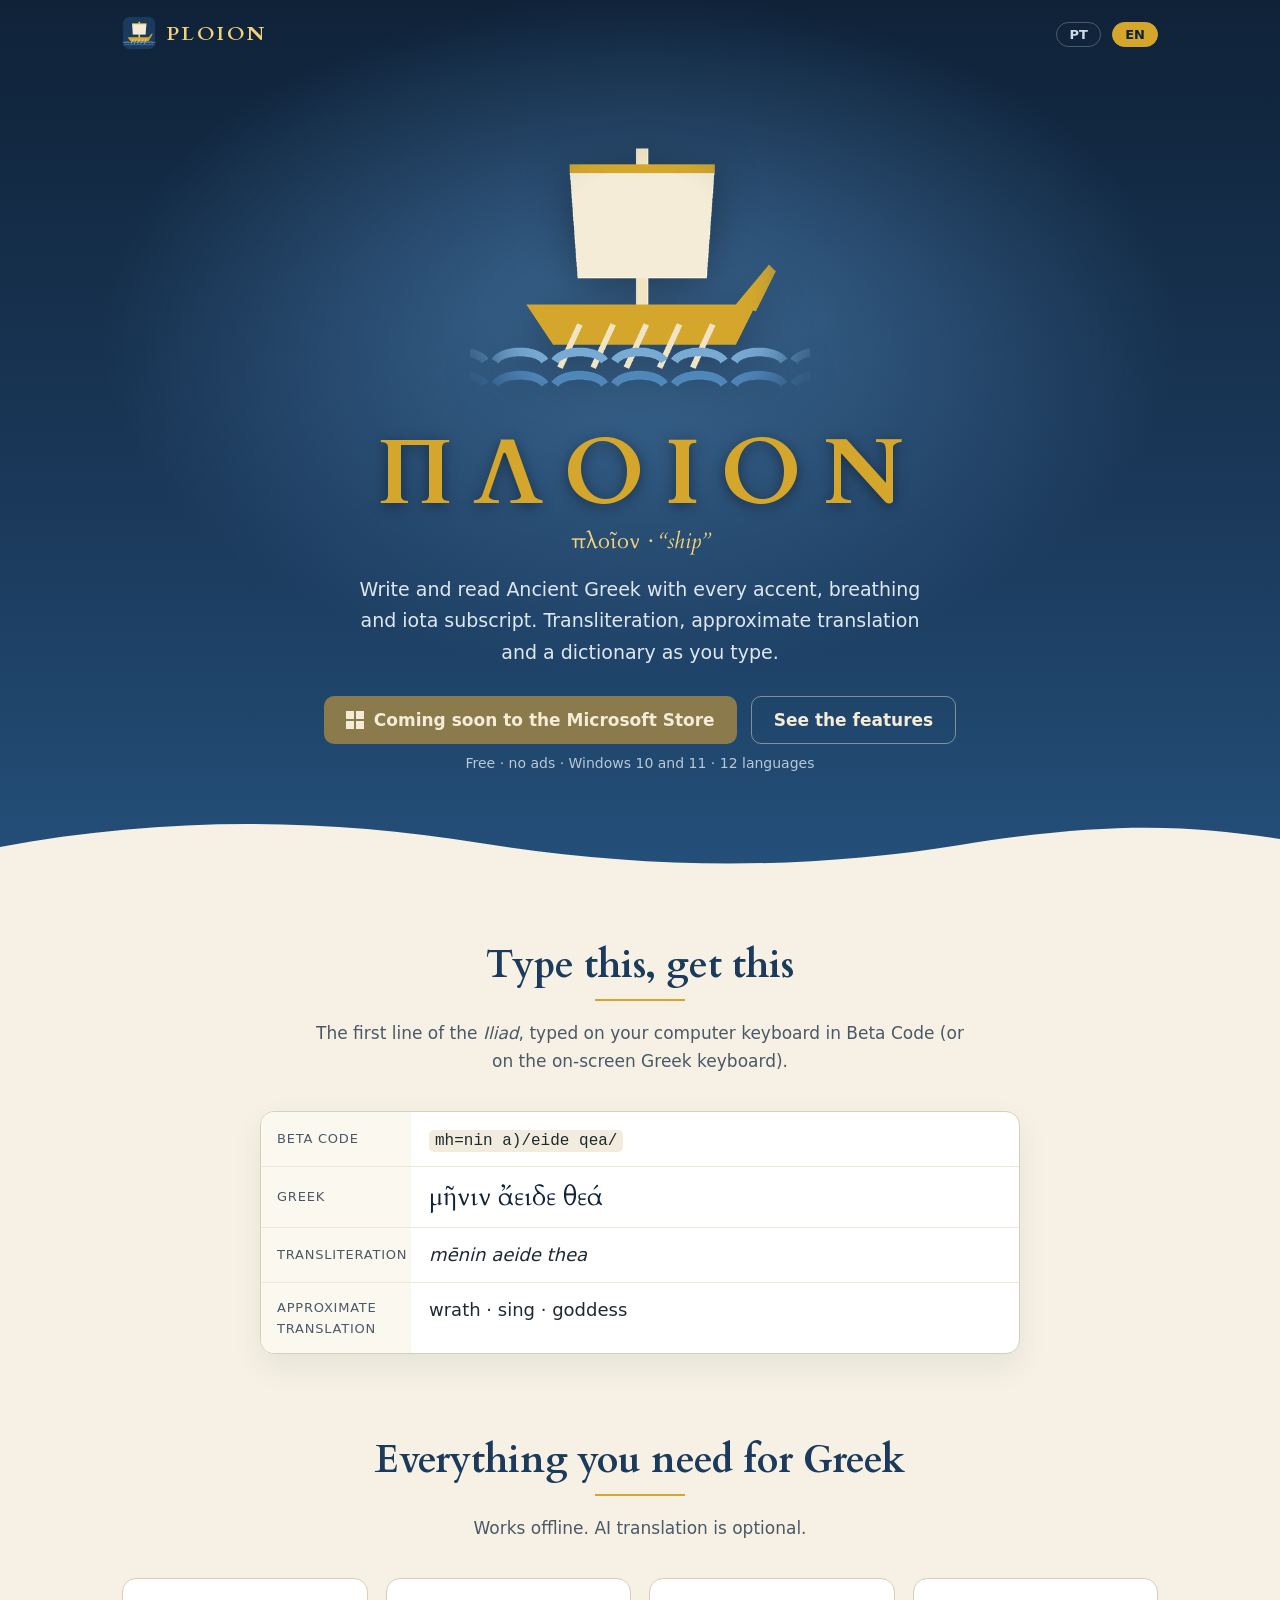
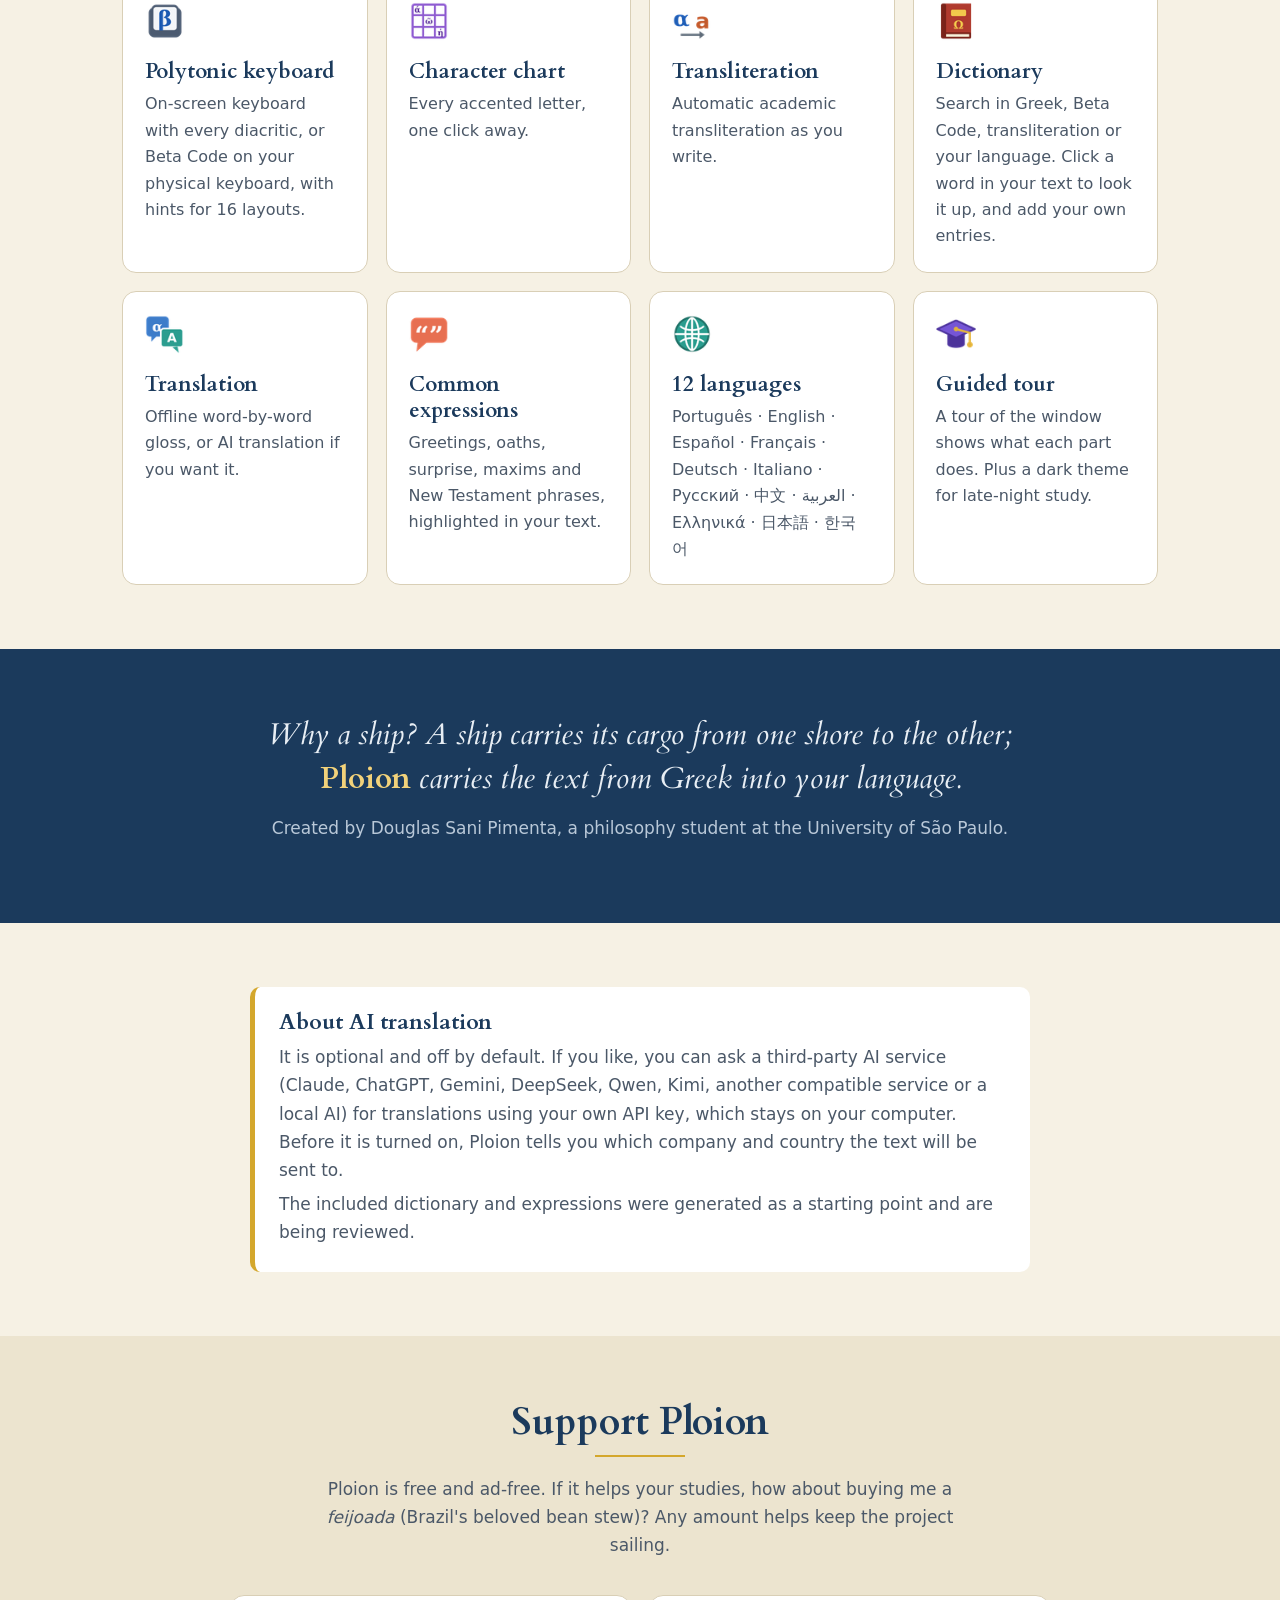
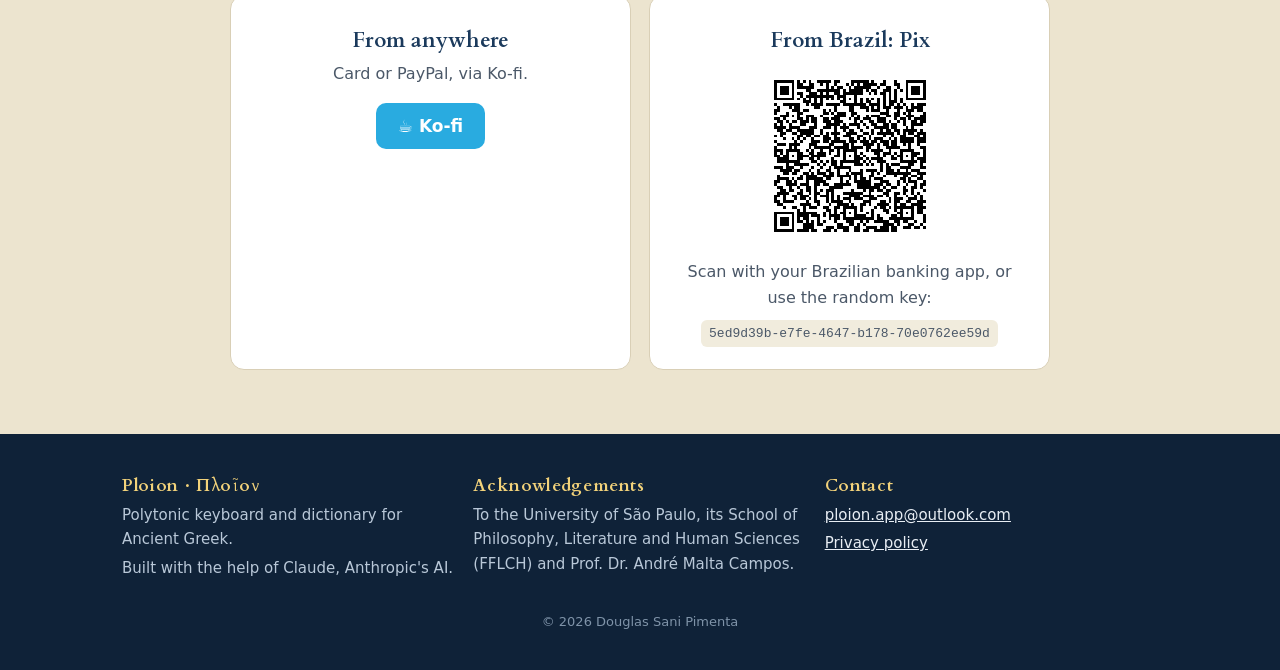
==== index.html @ c1871cf2 "Add files via upload" ====
<!DOCTYPE html>
<html lang="pt-BR" data-l="pt">
<head>
<meta charset="utf-8">
<meta name="viewport" content="width=device-width, initial-scale=1">
<title>Ploion — teclado e dicionário de grego antigo</title>
<meta name="description" content="Ploion: ferramenta gratuita para escrever e ler grego antigo. Teclado politônico, Beta Code, transliteração, tradução aproximada e dicionário, em 12 idiomas.">
<meta property="og:title" content="Ploion — Πλοῖον">
<meta property="og:description" content="Escreva e leia grego antigo: teclado politônico, Beta Code, transliteração, tradução aproximada e dicionário. Gratuito, em 12 idiomas.">
<meta property="og:image" content="img/og.png">
<meta property="og:type" content="website">
<link rel="icon" type="image/png" sizes="32x32" href="img/favicon-32.png">
<link rel="apple-touch-icon" href="img/icone-192.png">
<script>
  /* ============================================================
     CONFIGURAÇÃO — edite só esta parte
     LINK_LOJA: o endereço do Ploion na Microsoft Store.
     No Partner Center: Ploion > Identidade do produto > "URL da Store".
     Enquanto estiver vazio, o botão mostra "Em breve na Microsoft Store".
     ============================================================ */
  var LINK_LOJA = "";
  var LINK_KOFI = "https://ko-fi.com/doug798063";
  var EMAIL = "ploion.app@outlook.com";
</script>
<style>
@font-face { font-family: "Cardo"; src: url("fontes/cardo-regular.woff") format("woff"); font-weight: 400; font-display: swap; }
@font-face { font-family: "Cardo"; src: url("fontes/cardo-bold.woff") format("woff"); font-weight: 700; font-display: swap; }
@font-face { font-family: "Cardo"; src: url("fontes/cardo-italic.woff") format("woff"); font-style: italic; font-display: swap; }

:root {
  --mar-escuro: #0f2238; --mar: #1b3a5c; --mar-claro: #2c5680;
  --ouro: #d4a72c; --ouro-claro: #f2d27a; --papiro: #f6f1e4; --papiro-2: #ece4cf;
  --tinta: #1f2933; --tinta-suave: #4b5868; --linha: #d9cfb6;
  --serifa: "Cardo", "Palatino Linotype", "Book Antiqua", Palatino, Georgia, serif;
  --sans: "Segoe UI", system-ui, -apple-system, Roboto, sans-serif;
}
* { box-sizing: border-box; }
html { scroll-behavior: smooth; }
body { margin: 0; background: var(--papiro); color: var(--tinta); font: 17px/1.65 var(--sans); }
html[data-l="pt"] body [lang="en"], html[data-l="en"] body [lang="pt"] { display: none !important; }
a { color: var(--mar-claro); }
img { max-width: 100%; }
.envolve { max-width: 1080px; margin: 0 auto; padding: 0 22px; }

/* ---------- topo ---------- */
.barra { position: absolute; inset: 0 0 auto 0; z-index: 2; }
.barra .envolve { display: flex; justify-content: space-between; align-items: center; padding-top: 16px; }
.marca { display: flex; align-items: center; gap: 10px; color: var(--ouro-claro); text-decoration: none;
         font: 700 20px var(--serifa); letter-spacing: .12em; }
.marca img { width: 34px; height: 34px; }
.idiomas button { background: transparent; color: #cfdbe8; border: 1px solid rgba(255,255,255,.25);
                  border-radius: 20px; padding: 4px 12px; font: 600 13px var(--sans); cursor: pointer; margin-left: 6px; }
.idiomas button[aria-pressed="true"] { background: var(--ouro); color: var(--mar-escuro); border-color: var(--ouro); }

.heroi { position: relative; overflow: hidden; color: #f4ecd6; text-align: center;
         background: radial-gradient(ellipse 60% 55% at 50% 38%, #3d6a96 0%, transparent 70%),
                     linear-gradient(#0f2238 0%, #1b3a5c 60%, #24507a 100%);
         padding: 92px 0 0; }
.heroi .navio { width: min(340px, 70vw); display: block; margin: 0 auto -8px;
                filter: drop-shadow(0 10px 22px rgba(0,0,0,.35)); animation: balanco 6s ease-in-out infinite; }
@keyframes balanco { 0%,100% { transform: rotate(-1.6deg) translateY(0); } 50% { transform: rotate(1.6deg) translateY(-6px); } }
.heroi h1 { margin: 4px 0 0; font: 700 clamp(48px, 9vw, 92px)/1 var(--serifa); letter-spacing: .22em;
            color: var(--ouro); text-shadow: 0 3px 14px rgba(0,0,0,.4); padding-left: .22em; }
.heroi .grego { font: italic 22px var(--serifa); color: var(--ouro-claro); margin: 6px 0 0; }
.heroi .lema { max-width: 640px; margin: 18px auto 0; padding: 0 22px; font-size: 19px; color: #dfe7ef; }
.heroi .acoes, .heroi .miudo { padding: 0 22px; }
.acoes { display: flex; gap: 14px; justify-content: center; flex-wrap: wrap; margin: 28px 0 8px; }
.botao { display: inline-flex; align-items: center; gap: 10px; text-decoration: none; border-radius: 10px;
         padding: 13px 22px; font: 600 17px var(--sans); transition: transform .15s, box-shadow .15s; }
.botao:hover { transform: translateY(-2px); box-shadow: 0 8px 20px rgba(0,0,0,.25); }
.botao.principal { background: var(--ouro); color: var(--mar-escuro); }
.botao.principal.inativo { background: #8a7a4c; color: #f4ecd6; cursor: default; transform: none; box-shadow: none; }
.botao.secundario { color: #f4ecd6; border: 1px solid rgba(244,236,214,.45); }
.janelas { display: inline-grid; grid-template-columns: 1fr 1fr; gap: 2px; width: 18px; height: 18px; }
.janelas i { background: currentColor; }
.miudo { font-size: 14px; color: #b9c8d8; margin: 6px 0 0; }
.ondas { display: block; width: 100%; height: 70px; margin-top: 34px; }

/* ---------- seções ---------- */
section { padding: 64px 0; }
h2 { font: 700 clamp(28px, 4vw, 38px)/1.2 var(--serifa); color: var(--mar); margin: 0 0 10px; text-align: center; }
.sub { text-align: center; color: var(--tinta-suave); max-width: 660px; margin: 0 auto 36px; }
.ornamento { display: block; width: 90px; height: 2px; background: var(--ouro); margin: 0 auto 18px; border: 0; }

.exemplo { max-width: 760px; margin: 0 auto; background: #fff; border: 1px solid var(--linha); border-radius: 14px;
           box-shadow: 0 12px 30px rgba(27,58,92,.08); overflow: hidden; }
.exemplo .linha { display: grid; grid-template-columns: 150px 1fr; border-top: 1px solid #efe8d6; }
.exemplo .linha:first-child { border-top: 0; }
.exemplo .rot { background: #fbf8ef; color: var(--tinta-suave); font-size: 13px; text-transform: uppercase;
                letter-spacing: .06em; padding: 14px 16px; display: flex; align-items: center; }
.exemplo .val { padding: 12px 18px; font-size: 18px; }
.exemplo .val.gr { font: 26px/1.4 var(--serifa); color: var(--mar-escuro); }
.exemplo code { font: 16px ui-monospace, Consolas, monospace; background: #f1ecdd; padding: 2px 6px; border-radius: 5px; }

.grade { display: grid; grid-template-columns: repeat(auto-fit, minmax(240px, 1fr)); gap: 18px; }
.cartao { background: #fff; border: 1px solid var(--linha); border-radius: 14px; padding: 22px; }
.cartao img { width: 40px; height: 40px; }
.cartao h3 { font: 700 21px/1.25 var(--serifa); color: var(--mar); margin: 10px 0 6px; }
.cartao p { margin: 0; color: var(--tinta-suave); font-size: 16px; }

.capturas { display: grid; grid-template-columns: repeat(auto-fit, minmax(300px, 1fr)); gap: 18px; }
.capturas figure { margin: 0; background: #fff; border: 1px solid var(--linha); border-radius: 12px; overflow: hidden; }
.capturas img { display: block; width: 100%; cursor: zoom-in; }
.capturas figcaption { padding: 10px 14px; font-size: 15px; color: var(--tinta-suave); }

.navio-faixa { background: var(--mar); color: #e8eef4; text-align: center; }
.navio-faixa blockquote { margin: 0 auto; max-width: 760px; font: italic clamp(22px, 3vw, 30px)/1.45 var(--serifa); }
.navio-faixa blockquote b { color: var(--ouro-claro); font-style: normal; }
.navio-faixa p { color: #b9c8d8; margin-top: 14px; }

.ia { max-width: 780px; margin: 0 auto; background: #fff; border-left: 5px solid var(--ouro); border-radius: 10px;
      padding: 20px 24px; }
.ia h3 { margin: 0 0 6px; font: 700 22px var(--serifa); color: var(--mar); }
.ia p { margin: 6px 0; color: var(--tinta-suave); }

.apoio { background: var(--papiro-2); }
.apoio .caixas { display: grid; grid-template-columns: repeat(auto-fit, minmax(280px, 1fr)); gap: 18px; max-width: 820px; margin: 0 auto; }
.apoio .cartao { text-align: center; }
.apoio .pix img { width: 190px; height: 190px; image-rendering: pixelated; border: 8px solid #fff; border-radius: 8px; }
.apoio .kofi { background: #29abe0; color: #fff; }
.chave { font: 13px ui-monospace, Consolas, monospace; word-break: break-all; background: #f1ecdd; padding: 6px 8px;
         border-radius: 6px; display: inline-block; margin-top: 8px; }

footer { background: var(--mar-escuro); color: #b9c8d8; font-size: 15px; padding: 40px 0 34px; }
footer .envolve { display: grid; gap: 18px; grid-template-columns: repeat(auto-fit, minmax(240px, 1fr)); }
footer h4 { color: var(--ouro-claro); font: 700 17px var(--serifa); margin: 0 0 6px; letter-spacing: .04em; }
footer a { color: #e8eef4; }
footer p { margin: 4px 0; }
.fim { text-align: center; color: #7f93a8; font-size: 13px; margin-top: 26px; }

.zoom { position: fixed; inset: 0; background: rgba(8,18,30,.88); display: none; align-items: center; justify-content: center;
        z-index: 9; cursor: zoom-out; padding: 20px; }
.zoom img { max-height: 92vh; border-radius: 8px; box-shadow: 0 10px 40px rgba(0,0,0,.5); }

@media (max-width: 600px) {
  .exemplo .linha { grid-template-columns: 1fr; }
  .exemplo .rot { padding: 8px 16px 0; background: #fff; }
  .heroi .grego { font-size: 19px; }
}
@media (prefers-reduced-motion: reduce) { .heroi .navio { animation: none; } html { scroll-behavior: auto; } }
</style>
</head>
<body>

<header class="barra"><div class="envolve">
  <a class="marca" href="#"><img src="img/icone-192.png" alt="">PLOION</a>
  <div class="idiomas">
    <button type="button" data-para="pt" aria-pressed="true">PT</button>
    <button type="button" data-para="en" aria-pressed="false">EN</button>
  </div>
</div></header>

<div class="heroi">
  <img class="navio" src="img/navio.png" alt="">
  <h1>ΠΛΟΙΟΝ</h1>
  <p class="grego">πλοῖον · <span lang="pt">“navio”</span><span lang="en">“ship”</span></p>
  <p class="lema">
    <span lang="pt">Escreva e leia grego antigo com todos os acentos, espíritos e iota subscrito.
      Transliteração, tradução aproximada e dicionário enquanto você digita.</span>
    <span lang="en">Write and read Ancient Greek with every accent, breathing and iota subscript.
      Transliteration, approximate translation and a dictionary as you type.</span>
  </p>
  <div class="acoes">
    <a class="botao principal" id="botao-loja" href="#" target="_blank" rel="noopener">
      <span class="janelas"><i></i><i></i><i></i><i></i></span>
      <span class="texto-loja"></span>
    </a>
    <a class="botao secundario" href="#recursos"><span lang="pt">Conheça os recursos</span><span lang="en">See the features</span></a>
  </div>
  <p class="miudo"><span lang="pt">Gratuito · sem anúncios · Windows 10 e 11 · 12 idiomas</span>
    <span lang="en">Free · no ads · Windows 10 and 11 · 12 languages</span></p>
  <svg class="ondas" viewBox="0 0 1440 70" preserveAspectRatio="none" aria-hidden="true">
    <path d="M0,38 C180,8 360,8 540,34 C720,60 900,62 1080,36 C1260,10 1350,18 1440,30 L1440,70 L0,70 Z" fill="#f6f1e4"/>
  </svg>
</div>

<main>
<section>
  <div class="envolve">
    <h2><span lang="pt">Digite assim, veja assim</span><span lang="en">Type this, get this</span></h2>
    <hr class="ornamento">
    <p class="sub"><span lang="pt">O primeiro verso da <i>Ilíada</i>, digitado no teclado do computador em Beta Code (ou no teclado grego na tela).</span>
      <span lang="en">The first line of the <i>Iliad</i>, typed on your computer keyboard in Beta Code (or on the on-screen Greek keyboard).</span></p>
    <div class="exemplo">
      <div class="linha"><div class="rot">Beta Code</div><div class="val"><code>mh=nin a)/eide qea/</code></div></div>
      <div class="linha"><div class="rot"><span lang="pt">Grego</span><span lang="en">Greek</span></div><div class="val gr">μῆνιν ἄειδε θεά</div></div>
      <div class="linha"><div class="rot"><span lang="pt">Transliteração</span><span lang="en">Transliteration</span></div><div class="val"><i>mēnin aeide thea</i></div></div>
      <div class="linha"><div class="rot"><span lang="pt">Tradução aproximada</span><span lang="en">Approximate translation</span></div>
        <div class="val"><span lang="pt">ira · cantar · deusa</span><span lang="en">wrath · sing · goddess</span></div></div>
    </div>
  </div>
</section>

<section id="recursos" style="padding-top:20px">
  <div class="envolve">
    <h2><span lang="pt">Tudo o que você precisa para o grego</span><span lang="en">Everything you need for Greek</span></h2>
    <hr class="ornamento">
    <p class="sub"><span lang="pt">Funciona sem internet. A tradução com IA é opcional.</span>
      <span lang="en">Works offline. AI translation is optional.</span></p>
    <div class="grade">
      <div class="cartao"><img src="img/icones/beta.png" alt="">
        <h3><span lang="pt">Teclado politônico</span><span lang="en">Polytonic keyboard</span></h3>
        <p><span lang="pt">Teclado na tela com todos os diacríticos, ou Beta Code no seu teclado físico, com dicas para 16 tipos de teclado.</span>
           <span lang="en">On-screen keyboard with every diacritic, or Beta Code on your physical keyboard, with hints for 16 layouts.</span></p></div>
      <div class="cartao"><img src="img/icones/quadro.png" alt="">
        <h3><span lang="pt">Quadro de caracteres</span><span lang="en">Character chart</span></h3>
        <p><span lang="pt">Todas as letras já acentuadas, a um clique.</span><span lang="en">Every accented letter, one click away.</span></p></div>
      <div class="cartao"><img src="img/icones/translit.png" alt="">
        <h3><span lang="pt">Transliteração</span><span lang="en">Transliteration</span></h3>
        <p><span lang="pt">Automática, no padrão acadêmico, enquanto você escreve.</span><span lang="en">Automatic academic transliteration as you write.</span></p></div>
      <div class="cartao"><img src="img/icones/dicionario.png" alt="">
        <h3><span lang="pt">Dicionário</span><span lang="en">Dictionary</span></h3>
        <p><span lang="pt">Busque em grego, Beta Code, transliteração ou no seu idioma. Clique numa palavra do texto para consultá-la e crie os seus próprios verbetes.</span>
           <span lang="en">Search in Greek, Beta Code, transliteration or your language. Click a word in your text to look it up, and add your own entries.</span></p></div>
      <div class="cartao"><img src="img/icones/traducao.png" alt="">
        <h3><span lang="pt">Tradução</span><span lang="en">Translation</span></h3>
        <p><span lang="pt">Glosa aproximada palavra por palavra, sem internet, ou tradução com IA, se você quiser.</span>
           <span lang="en">Offline word-by-word gloss, or AI translation if you want it.</span></p></div>
      <div class="cartao"><img src="img/icones/expressoes.png" alt="">
        <h3><span lang="pt">Expressões comuns</span><span lang="en">Common expressions</span></h3>
        <p><span lang="pt">Saudações, juramentos, espanto, máximas e Novo Testamento, destacados no seu texto.</span>
           <span lang="en">Greetings, oaths, surprise, maxims and New Testament phrases, highlighted in your text.</span></p></div>
      <div class="cartao"><img src="img/icones/idioma.png" alt="">
        <h3><span lang="pt">12 idiomas</span><span lang="en">12 languages</span></h3>
        <p>Português · English · Español · Français · Deutsch · Italiano · Русский · 中文 · العربية · Ελληνικά · 日本語 · 한국어</p></div>
      <div class="cartao"><img src="img/icones/tutorial.png" alt="">
        <h3><span lang="pt">Tutorial guiado</span><span lang="en">Guided tour</span></h3>
        <p><span lang="pt">Um passeio pela janela mostra para que serve cada parte. E há tema escuro para estudar à noite.</span>
           <span lang="en">A tour of the window shows what each part does. Plus a dark theme for late-night study.</span></p></div>
    </div>
  </div>
</section>

<section id="capturas" style="padding-top:10px">
  <div class="envolve">
    <h2><span lang="pt">Veja o Ploion</span><span lang="en">See Ploion</span></h2>
    <hr class="ornamento">
    <div class="capturas">
      <figure><img src="capturas/captura1.png" alt=""><figcaption><span lang="pt">Texto, transliteração e tradução lado a lado</span><span lang="en">Text, transliteration and translation side by side</span></figcaption></figure>
      <figure><img src="capturas/captura2.png" alt=""><figcaption><span lang="pt">Um clique numa palavra abre o dicionário</span><span lang="en">Click a word to open the dictionary</span></figcaption></figure>
      <figure><img src="capturas/captura3.png" alt=""><figcaption><span lang="pt">Quadro com todas as letras acentuadas</span><span lang="en">Chart of every accented letter</span></figcaption></figure>
      <figure><img src="capturas/captura4.png" alt=""><figcaption><span lang="pt">Tema escuro</span><span lang="en">Dark theme</span></figcaption></figure>
      <figure><img src="capturas/captura5.png" alt=""><figcaption><span lang="pt">Tutorial guiado</span><span lang="en">Guided tour</span></figcaption></figure>
    </div>
  </div>
</section>

<section class="navio-faixa">
  <div class="envolve">
    <blockquote>
      <span lang="pt">Por que um navio? Um navio leva o que carrega de uma margem à outra; o <b>Ploion</b> leva o texto do grego para a sua língua.</span>
      <span lang="en">Why a ship? A ship carries its cargo from one shore to the other; <b>Ploion</b> carries the text from Greek into your language.</span>
    </blockquote>
    <p><span lang="pt">Idealizado por Douglas Sani Pimenta, estudante de Filosofia da USP.</span>
       <span lang="en">Created by Douglas Sani Pimenta, a philosophy student at the University of São Paulo.</span></p>
  </div>
</section>

<section>
  <div class="envolve">
    <div class="ia">
      <h3><span lang="pt">Sobre a tradução com IA</span><span lang="en">About AI translation</span></h3>
      <p><span lang="pt">É opcional e vem desligada. Se quiser, você pode pedir traduções a um serviço de IA de terceiros (Claude, ChatGPT, Gemini, DeepSeek, Qwen, Kimi, outro compatível ou uma IA local) com a sua própria chave de API, que fica só no seu computador. Antes de ligar, o Ploion avisa para qual empresa e país o texto será enviado.</span>
         <span lang="en">It is optional and off by default. If you like, you can ask a third-party AI service (Claude, ChatGPT, Gemini, DeepSeek, Qwen, Kimi, another compatible service or a local AI) for translations using your own API key, which stays on your computer. Before it is turned on, Ploion tells you which company and country the text will be sent to.</span></p>
      <p><span lang="pt">O dicionário e as expressões incluídos foram gerados como ponto de partida e estão sendo revisados.</span>
         <span lang="en">The included dictionary and expressions were generated as a starting point and are being reviewed.</span></p>
    </div>
  </div>
</section>

<section class="apoio" id="apoie">
  <div class="envolve">
    <h2><span lang="pt">Apoie o Ploion</span><span lang="en">Support Ploion</span></h2>
    <hr class="ornamento">
    <p class="sub"><span lang="pt">O Ploion é gratuito e sem anúncios. Se ele ajuda nos seus estudos, que tal me pagar uma feijoada? Qualquer valor ajuda a manter o projeto navegando.</span>
      <span lang="en">Ploion is free and ad-free. If it helps your studies, how about buying me a <i>feijoada</i> (Brazil's beloved bean stew)? Any amount helps keep the project sailing.</span></p>
    <div class="caixas">
      <div class="cartao">
        <h3><span lang="pt">De qualquer país</span><span lang="en">From anywhere</span></h3>
        <p><span lang="pt">Cartão ou PayPal, pelo Ko-fi.</span><span lang="en">Card or PayPal, via Ko-fi.</span></p>
        <p style="margin-top:16px"><a class="botao kofi" id="botao-kofi" href="#" target="_blank" rel="noopener">☕ Ko-fi</a></p>
      </div>
      <div class="cartao pix">
        <h3><span lang="pt">Do Brasil: Pix</span><span lang="en">From Brazil: Pix</span></h3>
        <img src="img/pix_qrcode.png" alt="QR code Pix">
        <p><span lang="pt">Aponte a câmera do app do seu banco. Ou use a chave aleatória:</span>
           <span lang="en">Scan with your Brazilian banking app, or use the random key:</span><br>
          <span class="chave">5ed9d39b-e7fe-4647-b178-70e0762ee59d</span></p>
      </div>
    </div>
  </div>
</section>
</main>

<footer>
  <div class="envolve">
    <div>
      <h4>Ploion · Πλοῖον</h4>
      <p><span lang="pt">Teclado politônico e dicionário de grego antigo.</span><span lang="en">Polytonic keyboard and dictionary for Ancient Greek.</span></p>
      <p><span lang="pt">Desenvolvido com o auxílio do Claude, IA da Anthropic.</span><span lang="en">Built with the help of Claude, Anthropic's AI.</span></p>
    </div>
    <div>
      <h4><span lang="pt">Agradecimentos</span><span lang="en">Acknowledgements</span></h4>
      <p><span lang="pt">À Universidade de São Paulo, à Faculdade de Filosofia, Letras e Ciências Humanas (FFLCH) e ao Prof. Dr. André Malta Campos.</span>
         <span lang="en">To the University of São Paulo, its School of Philosophy, Literature and Human Sciences (FFLCH) and Prof. Dr. André Malta Campos.</span></p>
    </div>
    <div>
      <h4><span lang="pt">Contato</span><span lang="en">Contact</span></h4>
      <p><a id="link-email" href="#"></a></p>
      <p><a href="privacidade.html"><span lang="pt">Política de privacidade</span><span lang="en">Privacy policy</span></a></p>
    </div>
  </div>
  <p class="fim">© 2026 Douglas Sani Pimenta</p>
</footer>

<div class="zoom" id="zoom"><img alt=""></div>

<script>
(function () {
  // idioma: o escolhido antes, senão o do navegador
  var raiz = document.documentElement, guardado = null;
  try { guardado = localStorage.getItem("ploion_idioma"); } catch (e) {}
  function usar(l) {
    raiz.setAttribute("data-l", l);
    raiz.setAttribute("lang", l === "pt" ? "pt-BR" : "en");
    document.querySelectorAll(".idiomas button").forEach(function (b) {
      b.setAttribute("aria-pressed", b.getAttribute("data-para") === l ? "true" : "false");
    });
    document.title = l === "pt" ? "Ploion — teclado e dicionário de grego antigo"
                                : "Ploion — Ancient Greek keyboard and dictionary";
    atualizarLoja(l);
    try { localStorage.setItem("ploion_idioma", l); } catch (e) {}
  }
  function atualizarLoja(l) {
    var b = document.getElementById("botao-loja"), t = b.querySelector(".texto-loja");
    if (LINK_LOJA) {
      b.href = LINK_LOJA; b.classList.remove("inativo");
      t.textContent = l === "pt" ? "Baixar na Microsoft Store" : "Get it from the Microsoft Store";
    } else {
      b.removeAttribute("href"); b.classList.add("inativo");
      t.textContent = l === "pt" ? "Em breve na Microsoft Store" : "Coming soon to the Microsoft Store";
    }
  }
  document.querySelectorAll(".idiomas button").forEach(function (b) {
    b.addEventListener("click", function () { usar(b.getAttribute("data-para")); });
  });
  usar(guardado || ((navigator.language || "pt").toLowerCase().indexOf("pt") === 0 ? "pt" : "en"));

  document.getElementById("botao-kofi").href = LINK_KOFI;
  var em = document.getElementById("link-email");
  em.href = "mailto:" + EMAIL; em.textContent = EMAIL;

  // capturas: as que ainda não foram enviadas somem; sem nenhuma, a seção some
  var figs = document.querySelectorAll(".capturas figure"), restantes = figs.length;
  figs.forEach(function (f) {
    var img = f.querySelector("img");
    function falhou() { f.remove(); if (--restantes === 0) document.getElementById("capturas").remove(); }
    if (img.complete && img.naturalWidth === 0) falhou(); else img.addEventListener("error", falhou);
    img.addEventListener("click", function () {
      var z = document.getElementById("zoom"); z.querySelector("img").src = img.src; z.style.display = "flex";
    });
  });
  document.getElementById("zoom").addEventListener("click", function () { this.style.display = "none"; });
})();
</script>
</body>
</html>
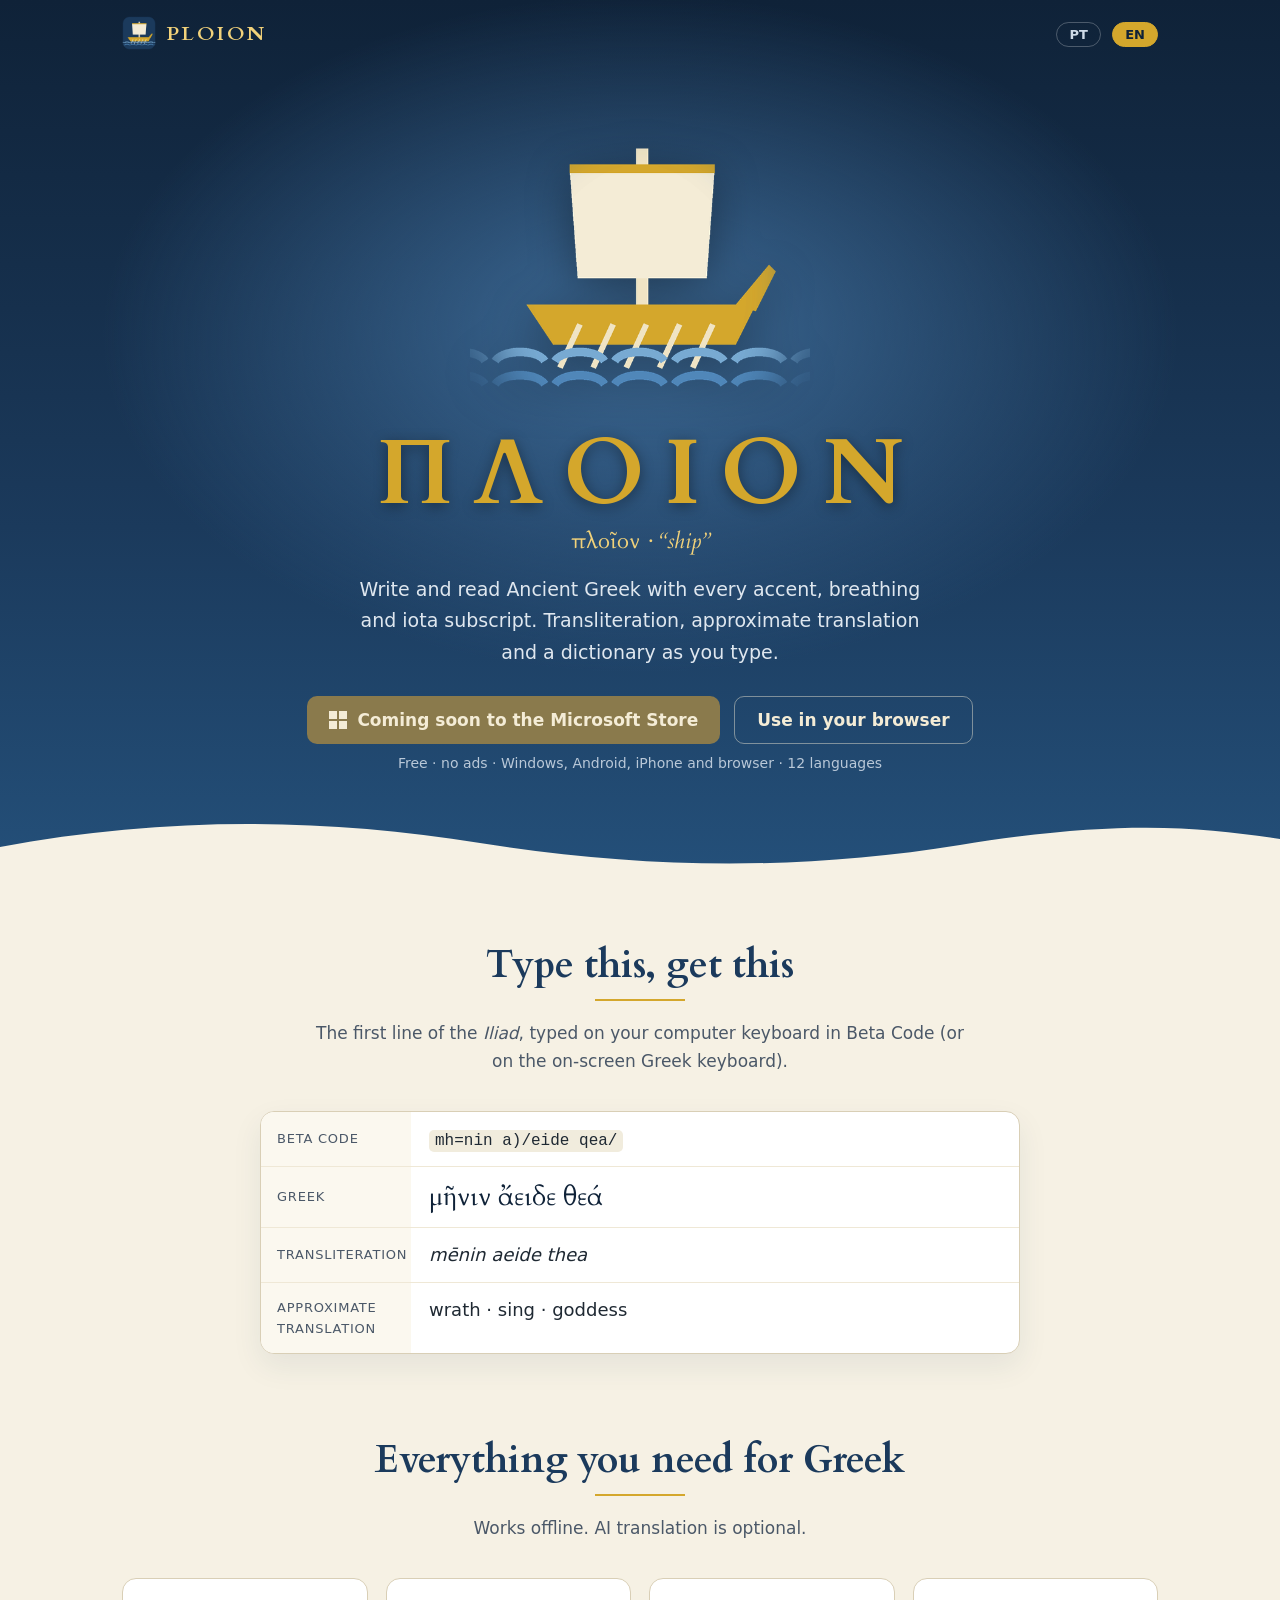
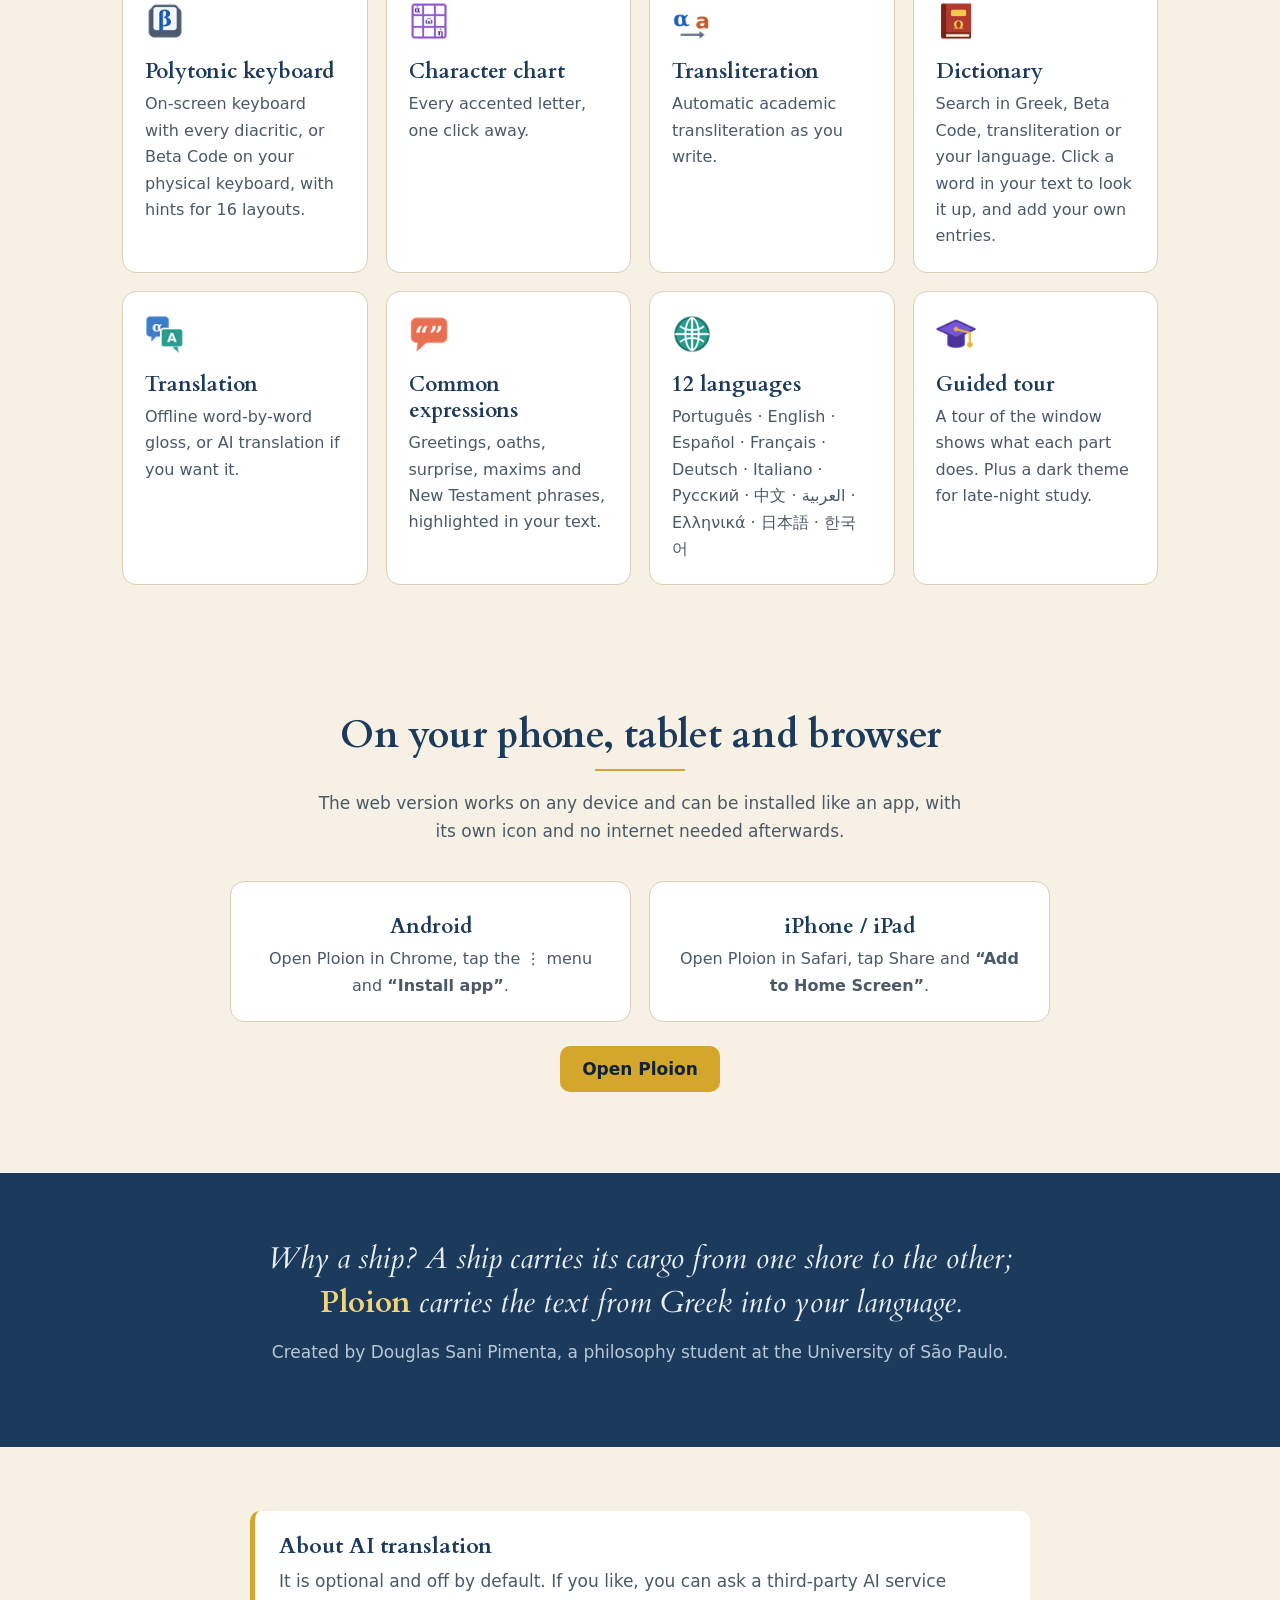
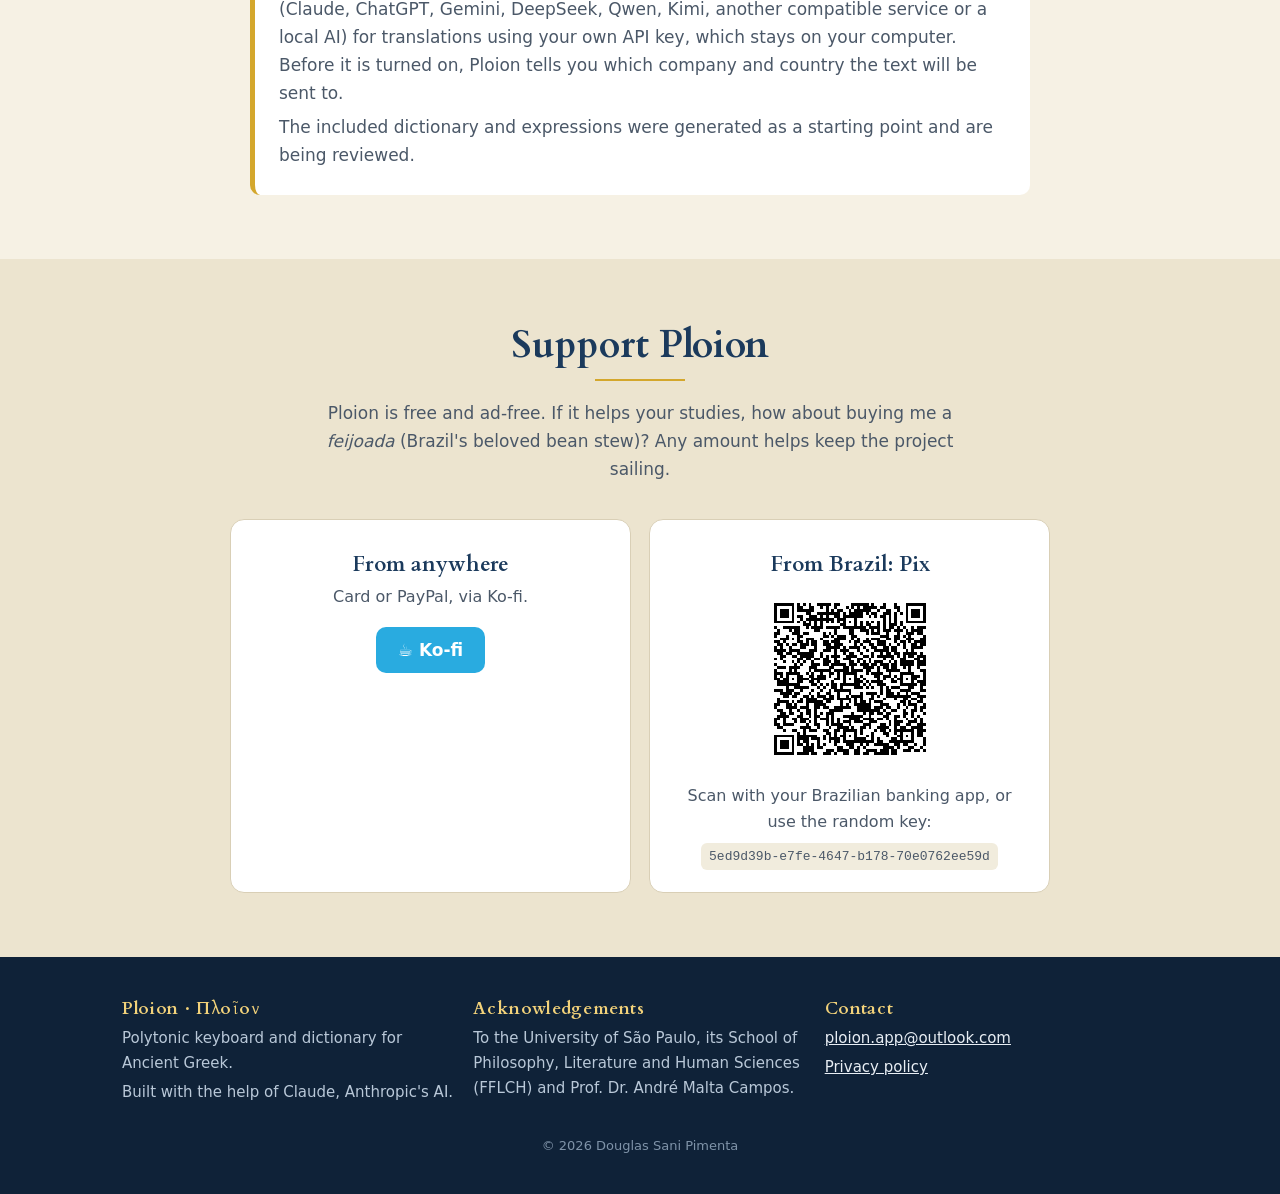
==== commit ac91bc90: "Add files via upload" ====
--- a/index.html
+++ b/index.html
@@ -165,10 +165,10 @@
       <span class="janelas"><i></i><i></i><i></i><i></i></span>
       <span class="texto-loja"></span>
     </a>
-    <a class="botao secundario" href="#recursos"><span lang="pt">Conheça os recursos</span><span lang="en">See the features</span></a>
-  </div>
-  <p class="miudo"><span lang="pt">Gratuito · sem anúncios · Windows 10 e 11 · 12 idiomas</span>
-    <span lang="en">Free · no ads · Windows 10 and 11 · 12 languages</span></p>
+    <a class="botao secundario" href="app/"><span lang="pt">Usar no navegador</span><span lang="en">Use in your browser</span></a>
+  </div>
+  <p class="miudo"><span lang="pt">Gratuito · sem anúncios · Windows, Android, iPhone e navegador · 12 idiomas</span>
+    <span lang="en">Free · no ads · Windows, Android, iPhone and browser · 12 languages</span></p>
   <svg class="ondas" viewBox="0 0 1440 70" preserveAspectRatio="none" aria-hidden="true">
     <path d="M0,38 C180,8 360,8 540,34 C720,60 900,62 1080,36 C1260,10 1350,18 1440,30 L1440,70 L0,70 Z" fill="#f6f1e4"/>
   </svg>
@@ -245,6 +245,28 @@
   </div>
 </section>
 
+<section class="apoio" id="celular" style="background:var(--papiro)">
+  <div class="envolve">
+    <h2><span lang="pt">No celular, no tablet e no navegador</span><span lang="en">On your phone, tablet and browser</span></h2>
+    <hr class="ornamento">
+    <p class="sub"><span lang="pt">A versão web funciona em qualquer aparelho e pode ser instalada como um aplicativo, com ícone próprio e sem precisar de internet depois.</span>
+      <span lang="en">The web version works on any device and can be installed like an app, with its own icon and no internet needed afterwards.</span></p>
+    <div class="caixas">
+      <div class="cartao">
+        <h3>Android</h3>
+        <p><span lang="pt">Abra o Ploion no Chrome, toque no menu ⋮ e em <b>“Instalar app”</b>.</span>
+           <span lang="en">Open Ploion in Chrome, tap the ⋮ menu and <b>“Install app”</b>.</span></p>
+      </div>
+      <div class="cartao">
+        <h3>iPhone / iPad</h3>
+        <p><span lang="pt">Abra o Ploion no Safari, toque em Compartilhar e em <b>“Adicionar à Tela de Início”</b>.</span>
+           <span lang="en">Open Ploion in Safari, tap Share and <b>“Add to Home Screen”</b>.</span></p>
+      </div>
+    </div>
+    <p style="text-align:center;margin-top:24px"><a class="botao principal" href="app/"><span lang="pt">Abrir o Ploion</span><span lang="en">Open Ploion</span></a></p>
+  </div>
+</section>
+
 <section class="navio-faixa">
   <div class="envolve">
     <blockquote>
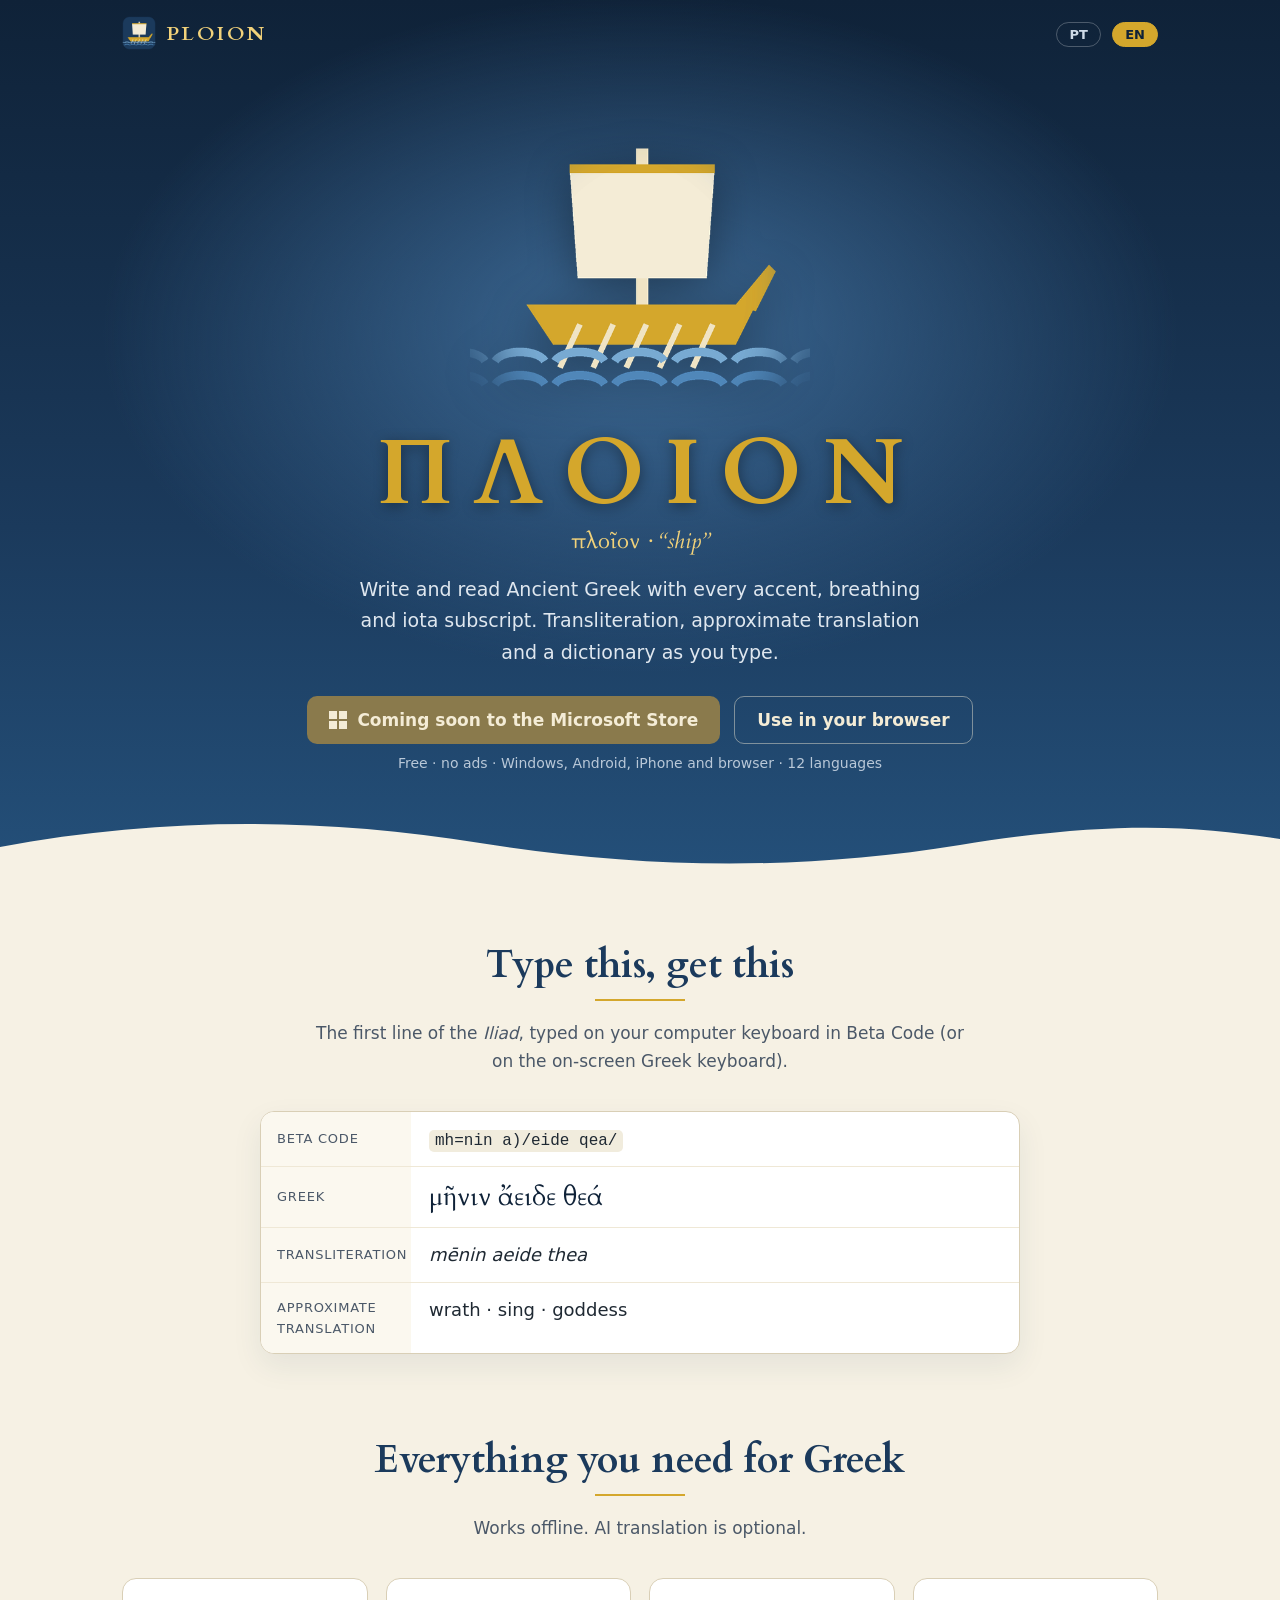
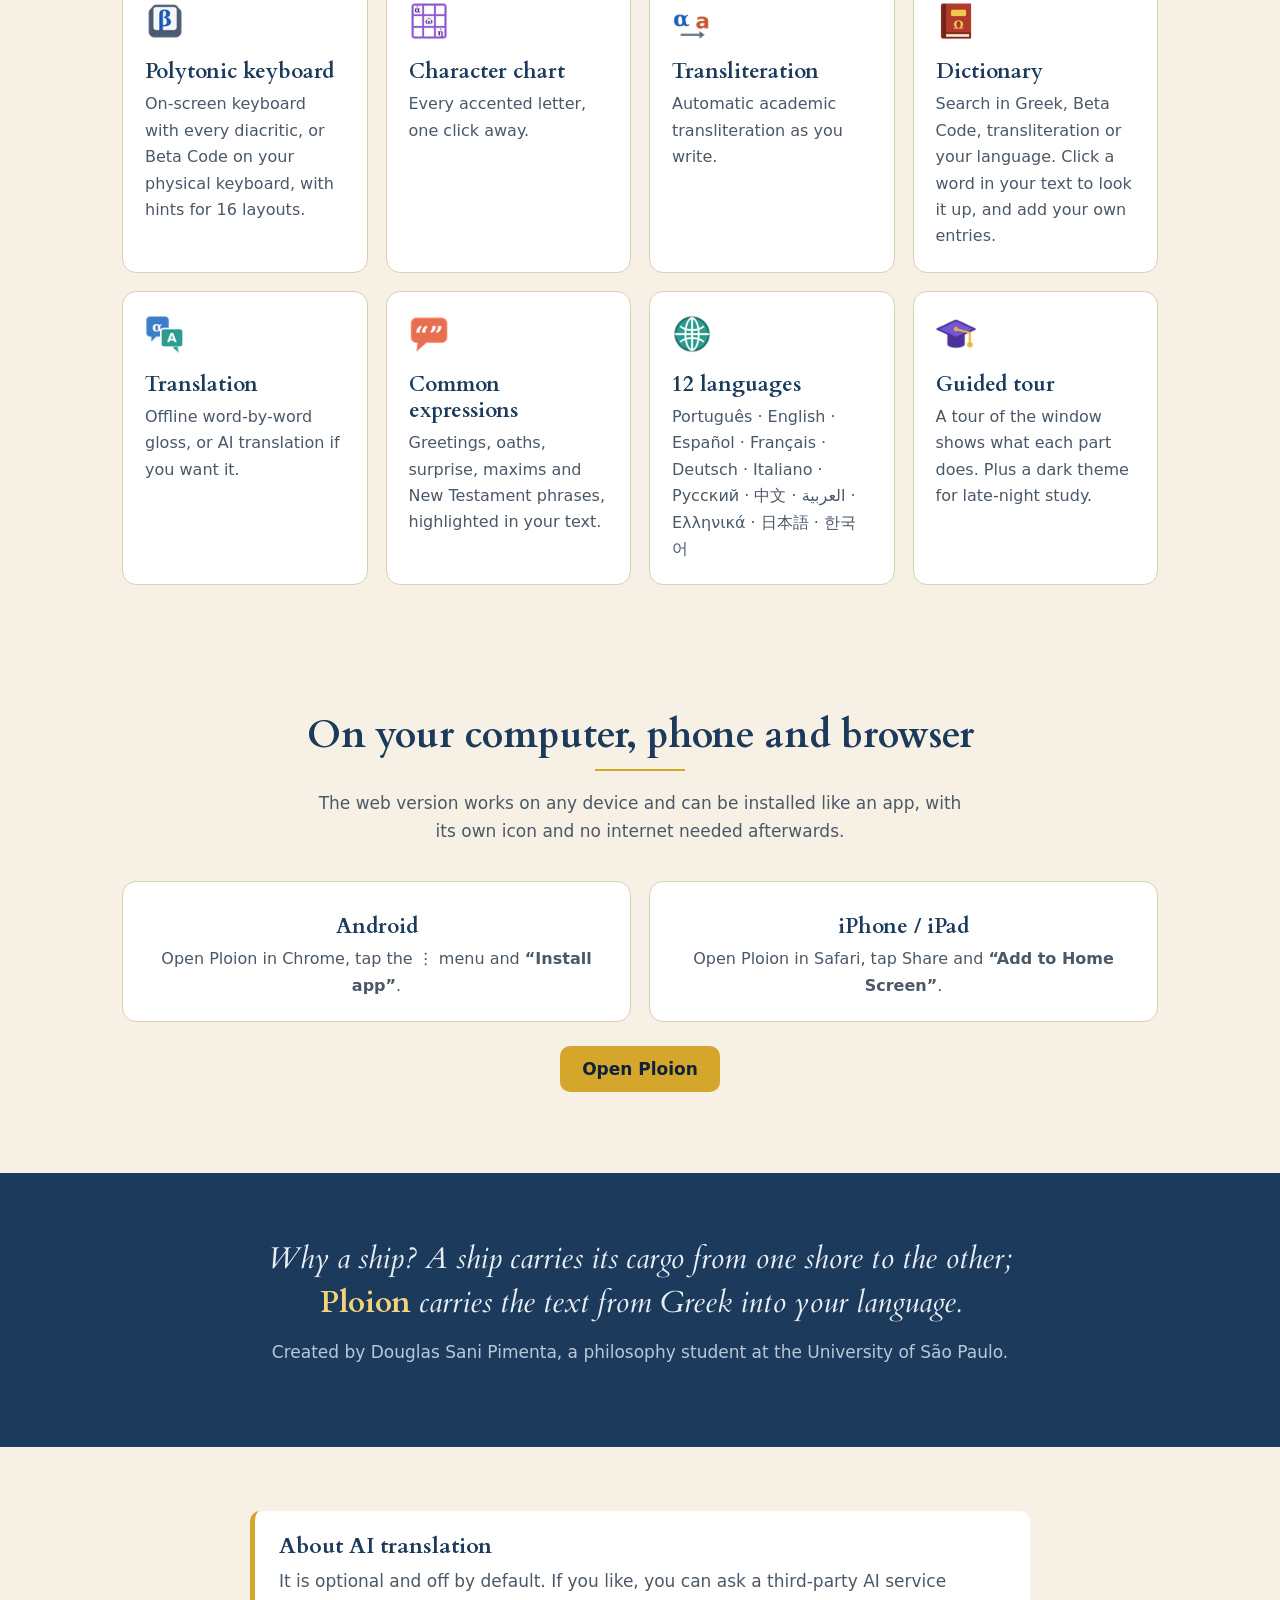
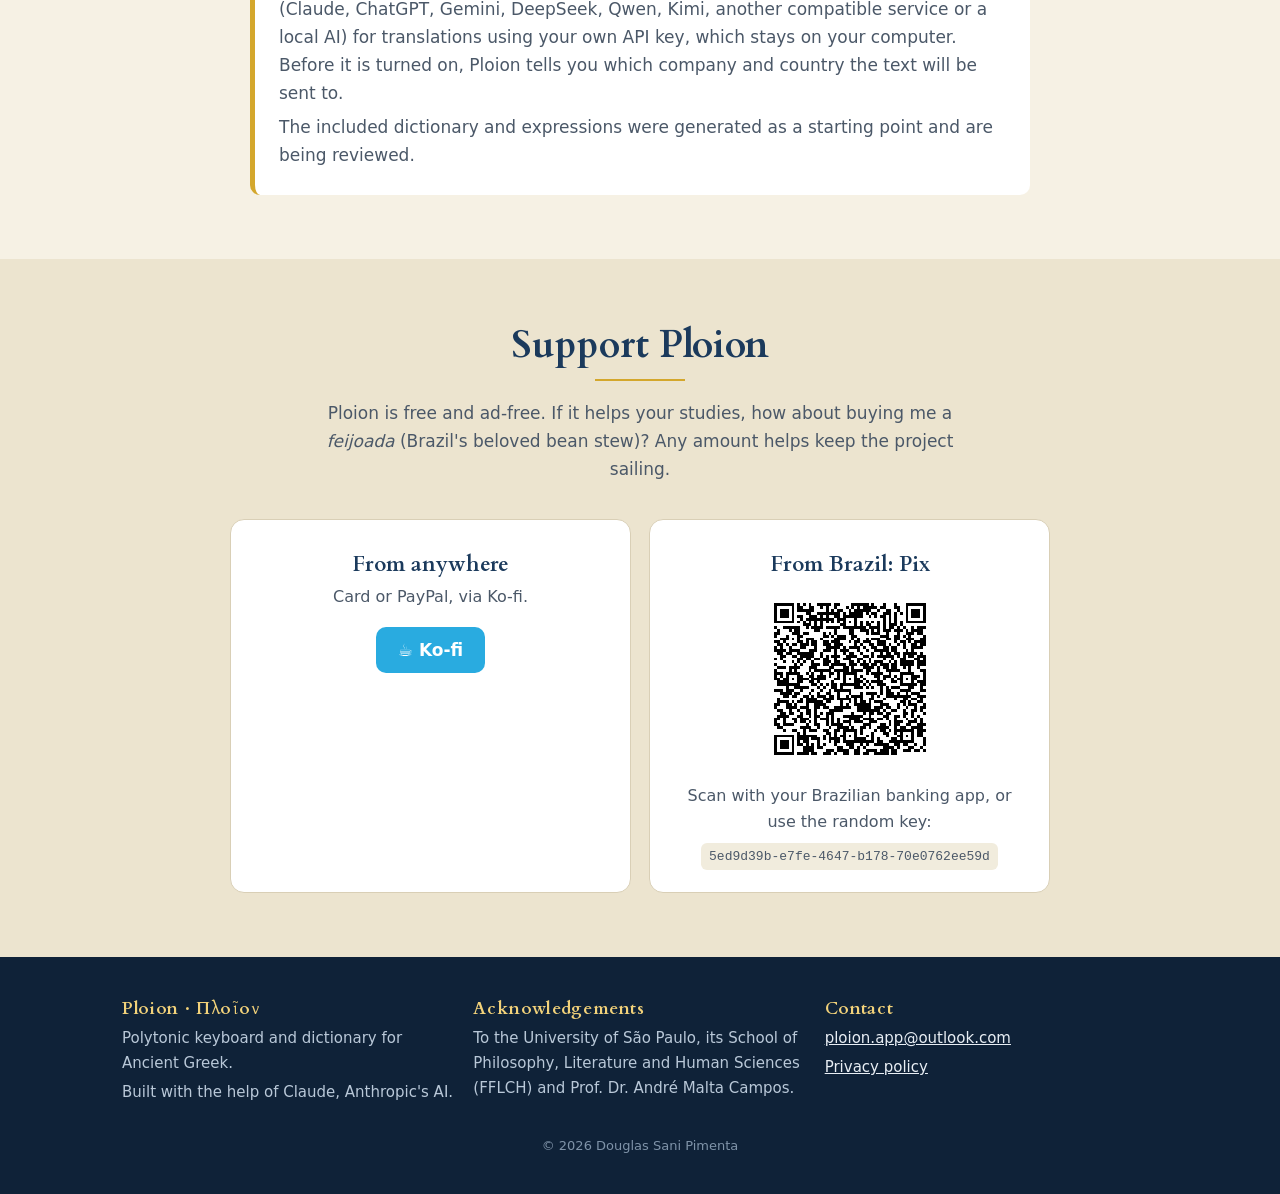
==== commit b6428f50: "Add files via upload" ====
--- a/index.html
+++ b/index.html
@@ -21,6 +21,9 @@
   var LINK_LOJA = "";
   var LINK_KOFI = "https://ko-fi.com/doug798063";
   var EMAIL = "ploion.app@outlook.com";
+  /* LINK_EXE: download direto do programa para Windows. Vazio = descobre sozinho a partir
+     do endereço do site (usuario.github.io -> Releases do repositório usuario.github.io). */
+  var LINK_EXE = "";
 </script>
 <style>
 @font-face { font-family: "Cardo"; src: url("fontes/cardo-regular.woff") format("woff"); font-weight: 400; font-display: swap; }
@@ -247,11 +250,19 @@
 
 <section class="apoio" id="celular" style="background:var(--papiro)">
   <div class="envolve">
-    <h2><span lang="pt">No celular, no tablet e no navegador</span><span lang="en">On your phone, tablet and browser</span></h2>
+    <h2><span lang="pt">No computador, no celular e no navegador</span><span lang="en">On your computer, phone and browser</span></h2>
     <hr class="ornamento">
     <p class="sub"><span lang="pt">A versão web funciona em qualquer aparelho e pode ser instalada como um aplicativo, com ícone próprio e sem precisar de internet depois.</span>
       <span lang="en">The web version works on any device and can be installed like an app, with its own icon and no internet needed afterwards.</span></p>
-    <div class="caixas">
+    <div class="caixas" style="max-width:1040px">
+      <div class="cartao" id="cartao-exe">
+        <h3>Windows</h3>
+        <p><span lang="pt">Pela Microsoft Store (recomendado, atualiza sozinho) ou baixando o programa direto:</span>
+           <span lang="en">From the Microsoft Store (recommended, updates itself) or by downloading the program directly:</span></p>
+        <p style="margin-top:12px"><a class="botao principal" id="botao-exe" href="#"><span lang="pt">Baixar o Ploion.exe</span><span lang="en">Download Ploion.exe</span></a></p>
+        <p style="font-size:14px;margin-top:10px"><span lang="pt">Se o Windows mostrar “O Windows protegeu o computador”, clique em <b>Mais informações → Executar assim mesmo</b>. O aviso aparece porque o programa é novo e ainda não tem assinatura digital.</span>
+           <span lang="en">If Windows shows “Windows protected your PC”, click <b>More info → Run anyway</b>. The warning appears because the program is new and not yet digitally signed.</span></p>
+      </div>
       <div class="cartao">
         <h3>Android</h3>
         <p><span lang="pt">Abra o Ploion no Chrome, toque no menu ⋮ e em <b>“Instalar app”</b>.</span>
@@ -369,6 +380,13 @@
   usar(guardado || ((navigator.language || "pt").toLowerCase().indexOf("pt") === 0 ? "pt" : "en"));
 
   document.getElementById("botao-kofi").href = LINK_KOFI;
+  var exe = LINK_EXE, host = location.hostname;
+  if (!exe && /\.github\.io$/.test(host)) {
+    var usuario = host.replace(/\.github\.io$/, "");
+    exe = "https://github.com/" + usuario + "/" + host + "/releases/latest/download/Ploion.exe";
+  }
+  if (exe) document.getElementById("botao-exe").href = exe;
+  else document.getElementById("cartao-exe").remove();
   var em = document.getElementById("link-email");
   em.href = "mailto:" + EMAIL; em.textContent = EMAIL;
 
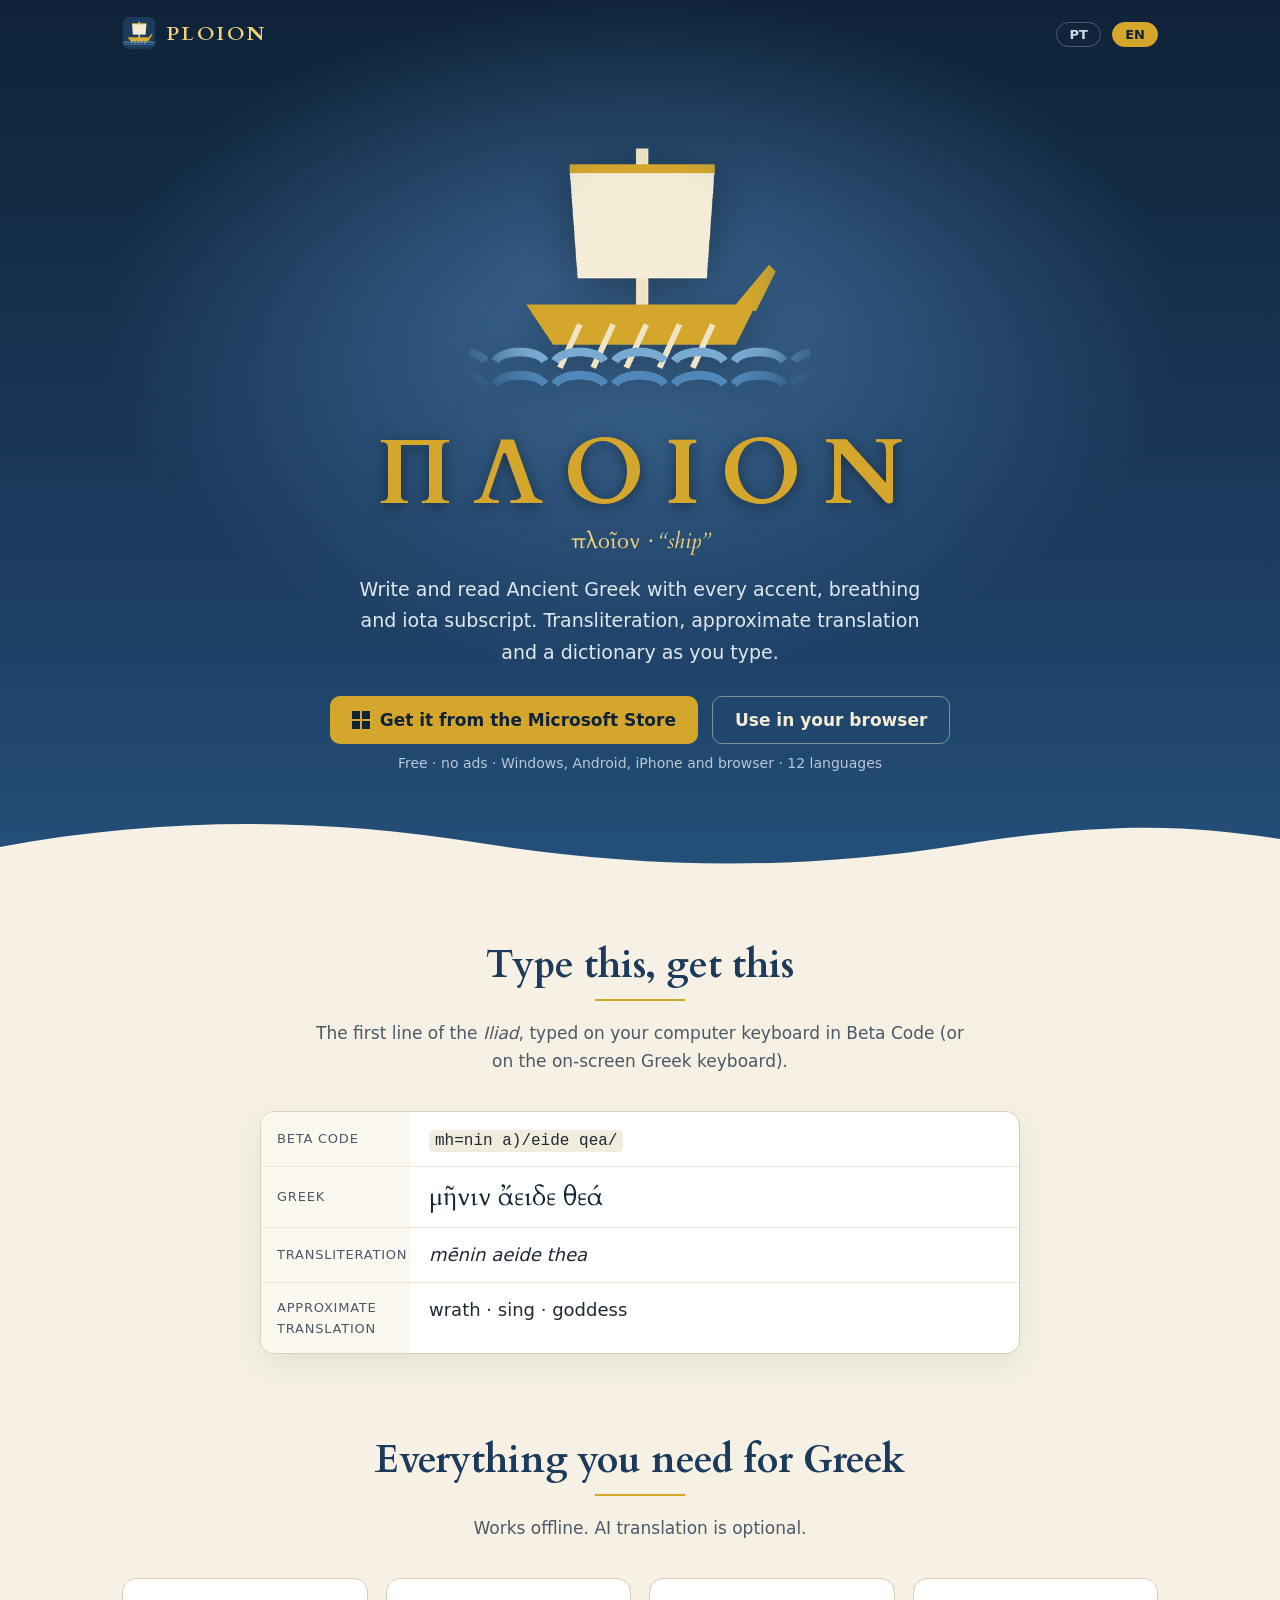
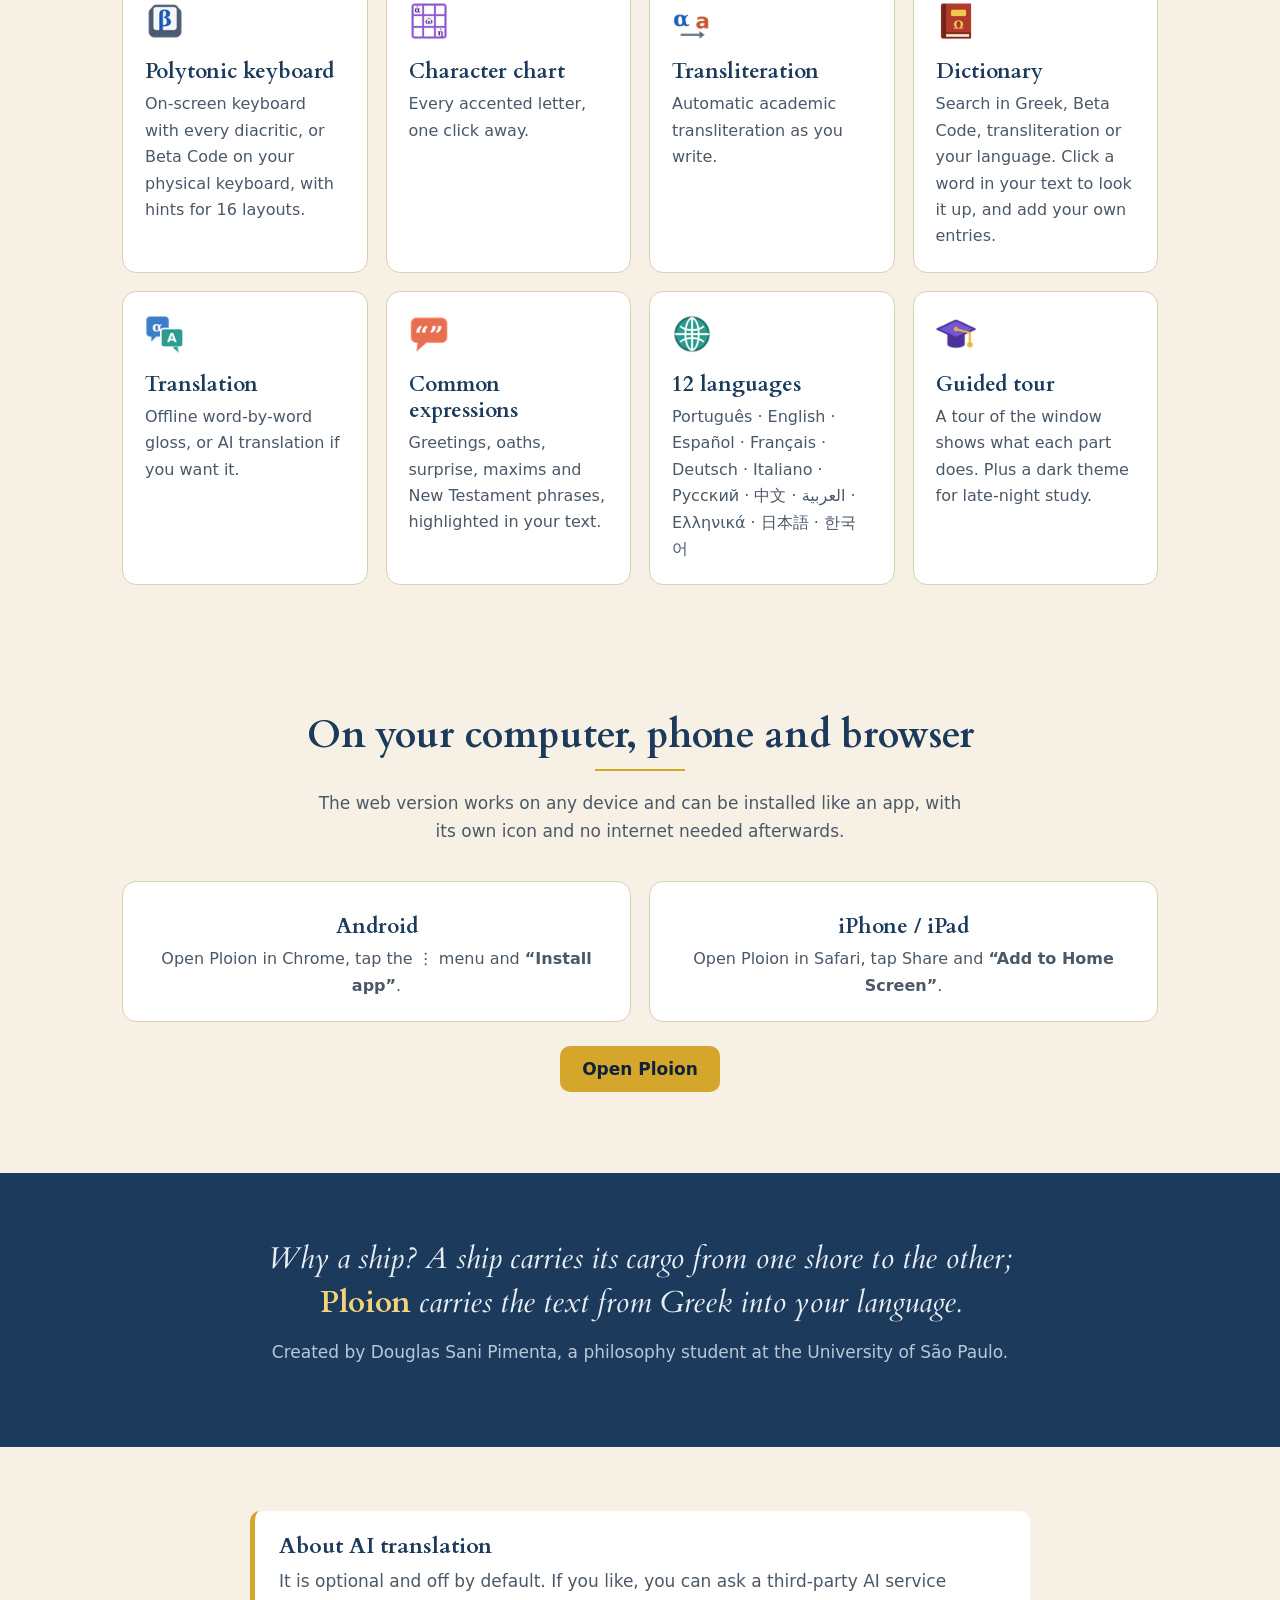
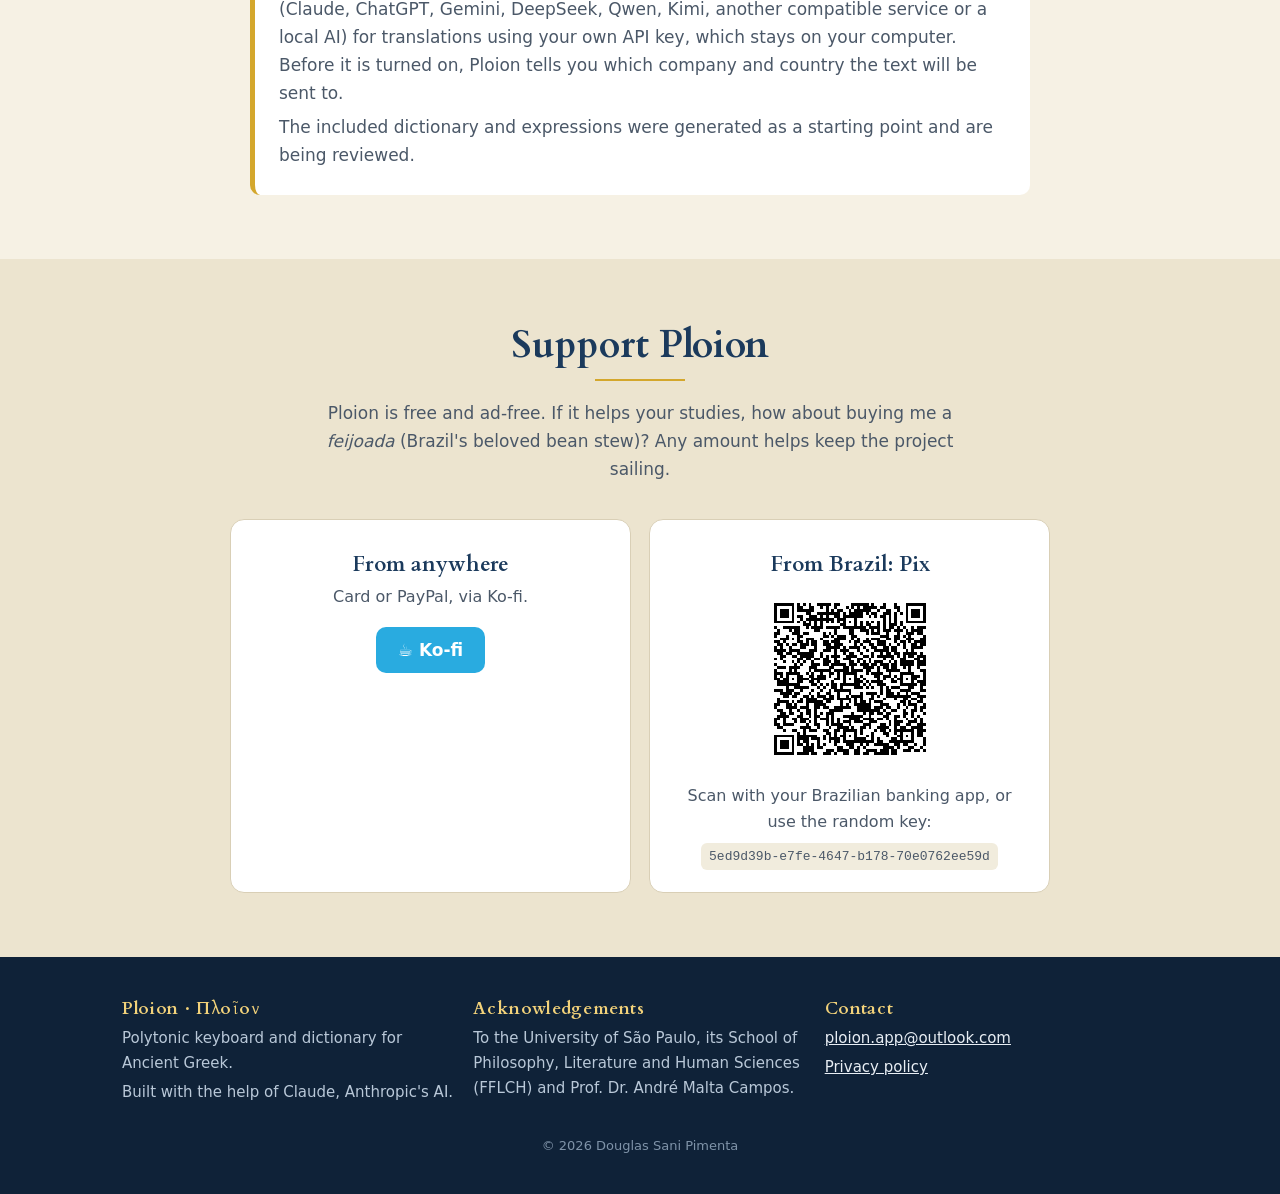
==== commit d037171f: "Add files via upload" ====
--- a/index.html
+++ b/index.html
@@ -18,7 +18,7 @@
      No Partner Center: Ploion > Identidade do produto > "URL da Store".
      Enquanto estiver vazio, o botão mostra "Em breve na Microsoft Store".
      ============================================================ */
-  var LINK_LOJA = "";
+  var LINK_LOJA = "https://apps.microsoft.com/detail/9NR98HX3Q333";
   var LINK_KOFI = "https://ko-fi.com/doug798063";
   var EMAIL = "ploion.app@outlook.com";
   /* LINK_EXE: download direto do programa para Windows. Vazio = descobre sozinho a partir
@@ -382,8 +382,11 @@
   document.getElementById("botao-kofi").href = LINK_KOFI;
   var exe = LINK_EXE, host = location.hostname;
   if (!exe && /\.github\.io$/.test(host)) {
+    // usuario.github.io (repositório usuario.github.io) ou usuario.github.io/repositorio/
     var usuario = host.replace(/\.github\.io$/, "");
-    exe = "https://github.com/" + usuario + "/" + host + "/releases/latest/download/Ploion.exe";
+    var pasta = location.pathname.split("/").filter(Boolean)[0];
+    var repo = pasta && !/\.html?$/.test(pasta) && pasta !== "app" ? pasta : host;
+    exe = "https://github.com/" + usuario + "/" + repo + "/releases/latest/download/Ploion.exe";
   }
   if (exe) document.getElementById("botao-exe").href = exe;
   else document.getElementById("cartao-exe").remove();
